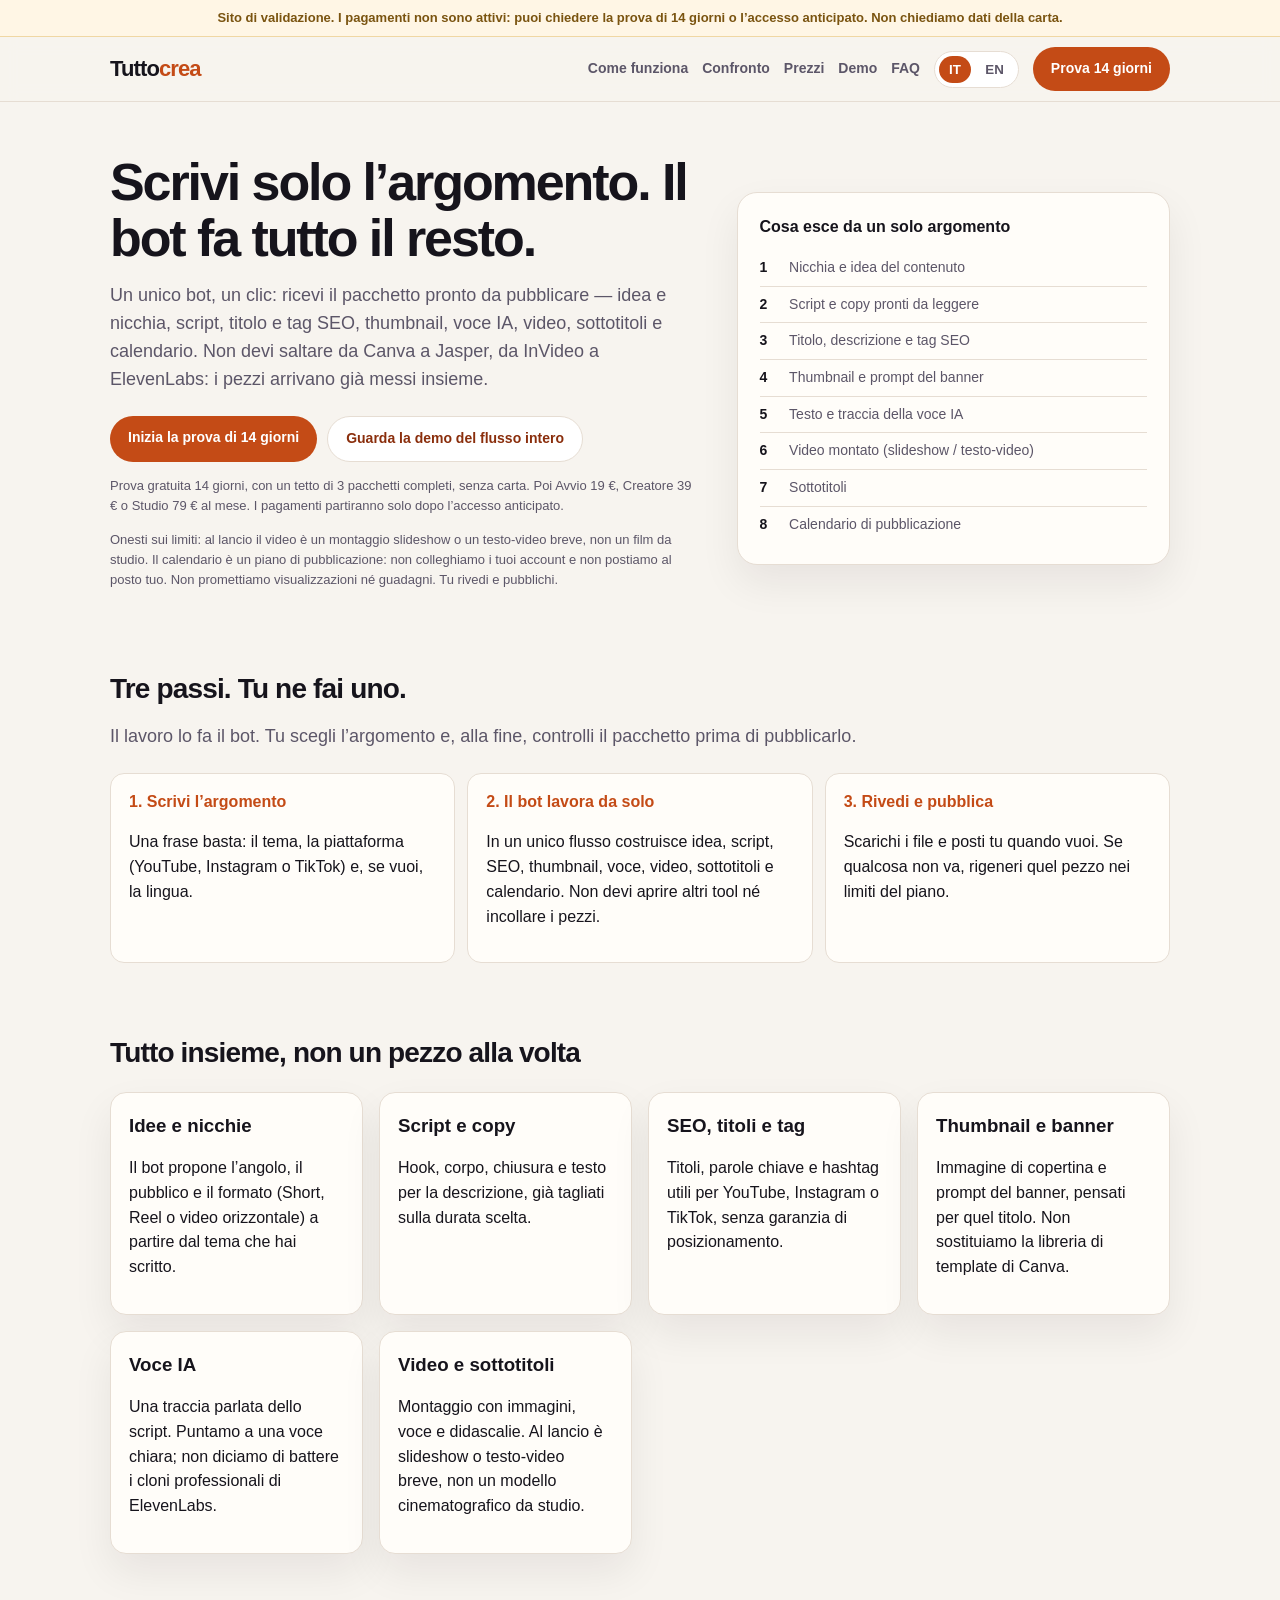
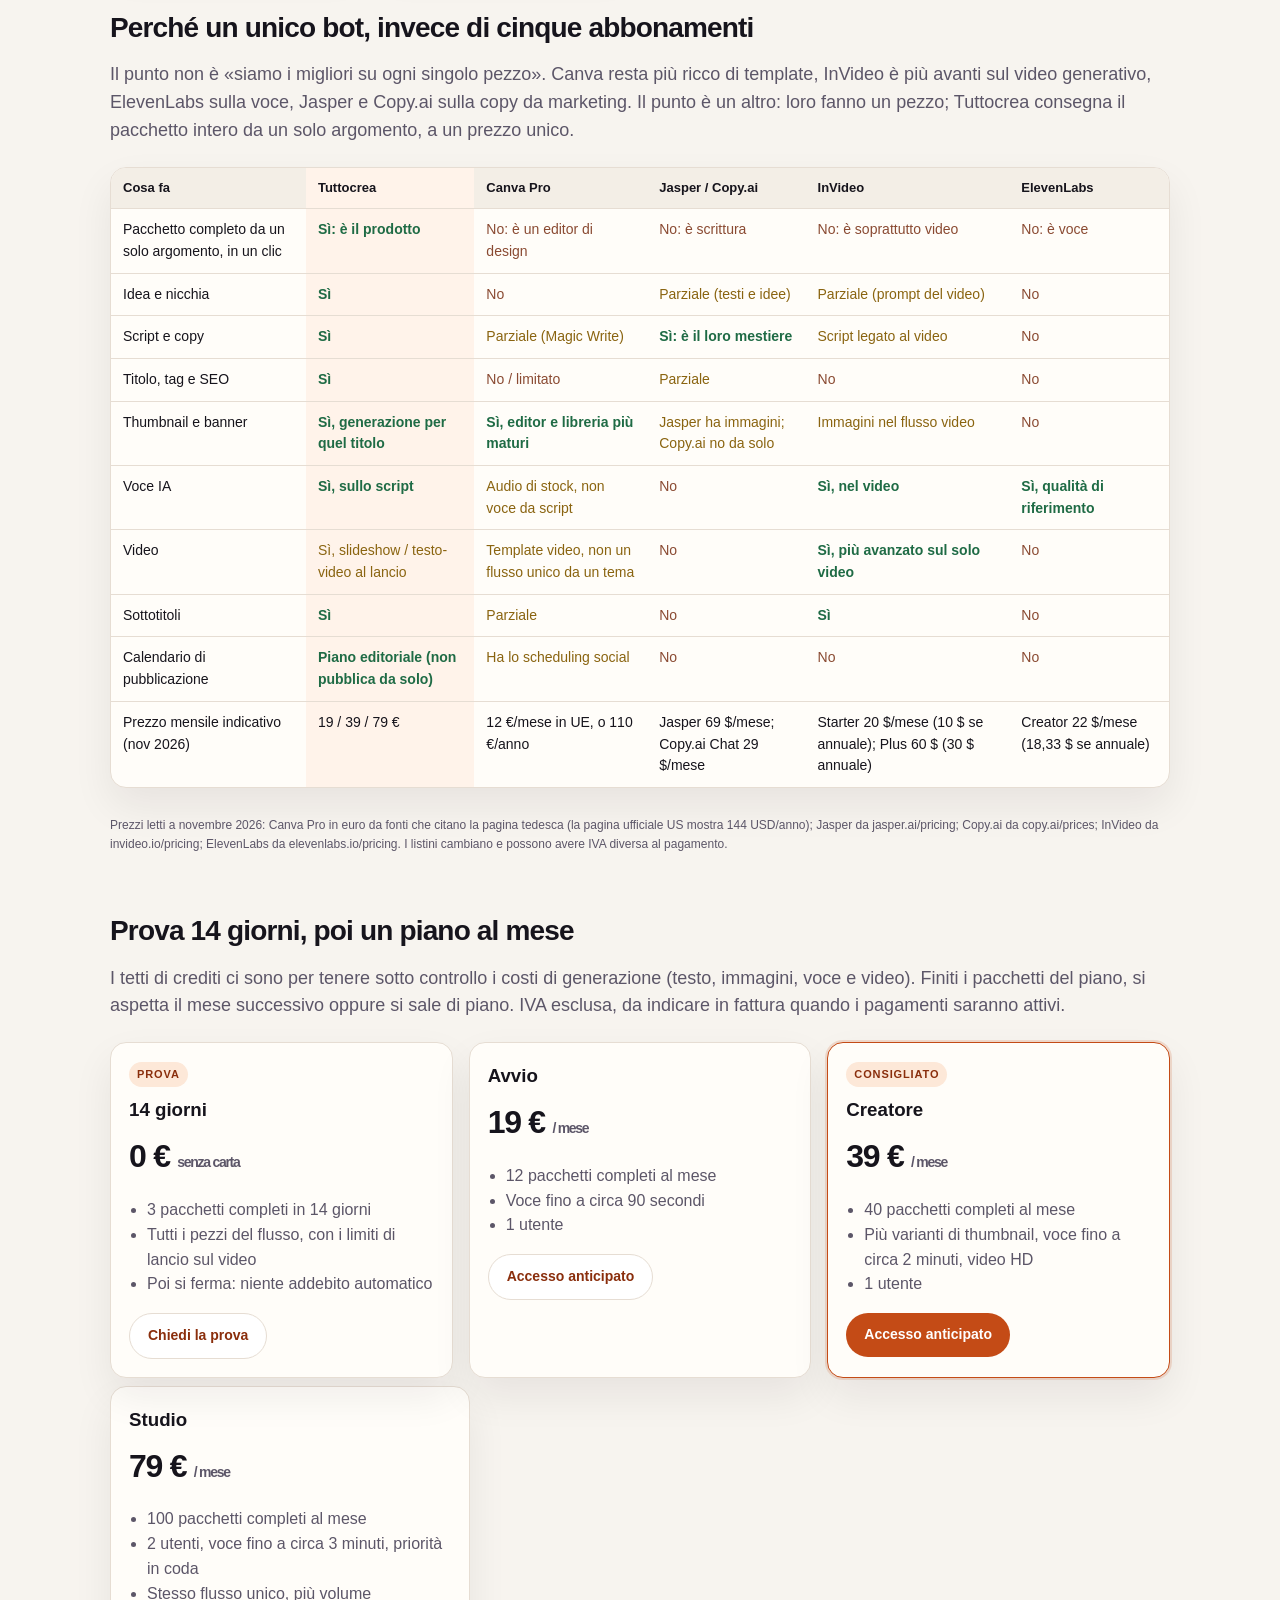
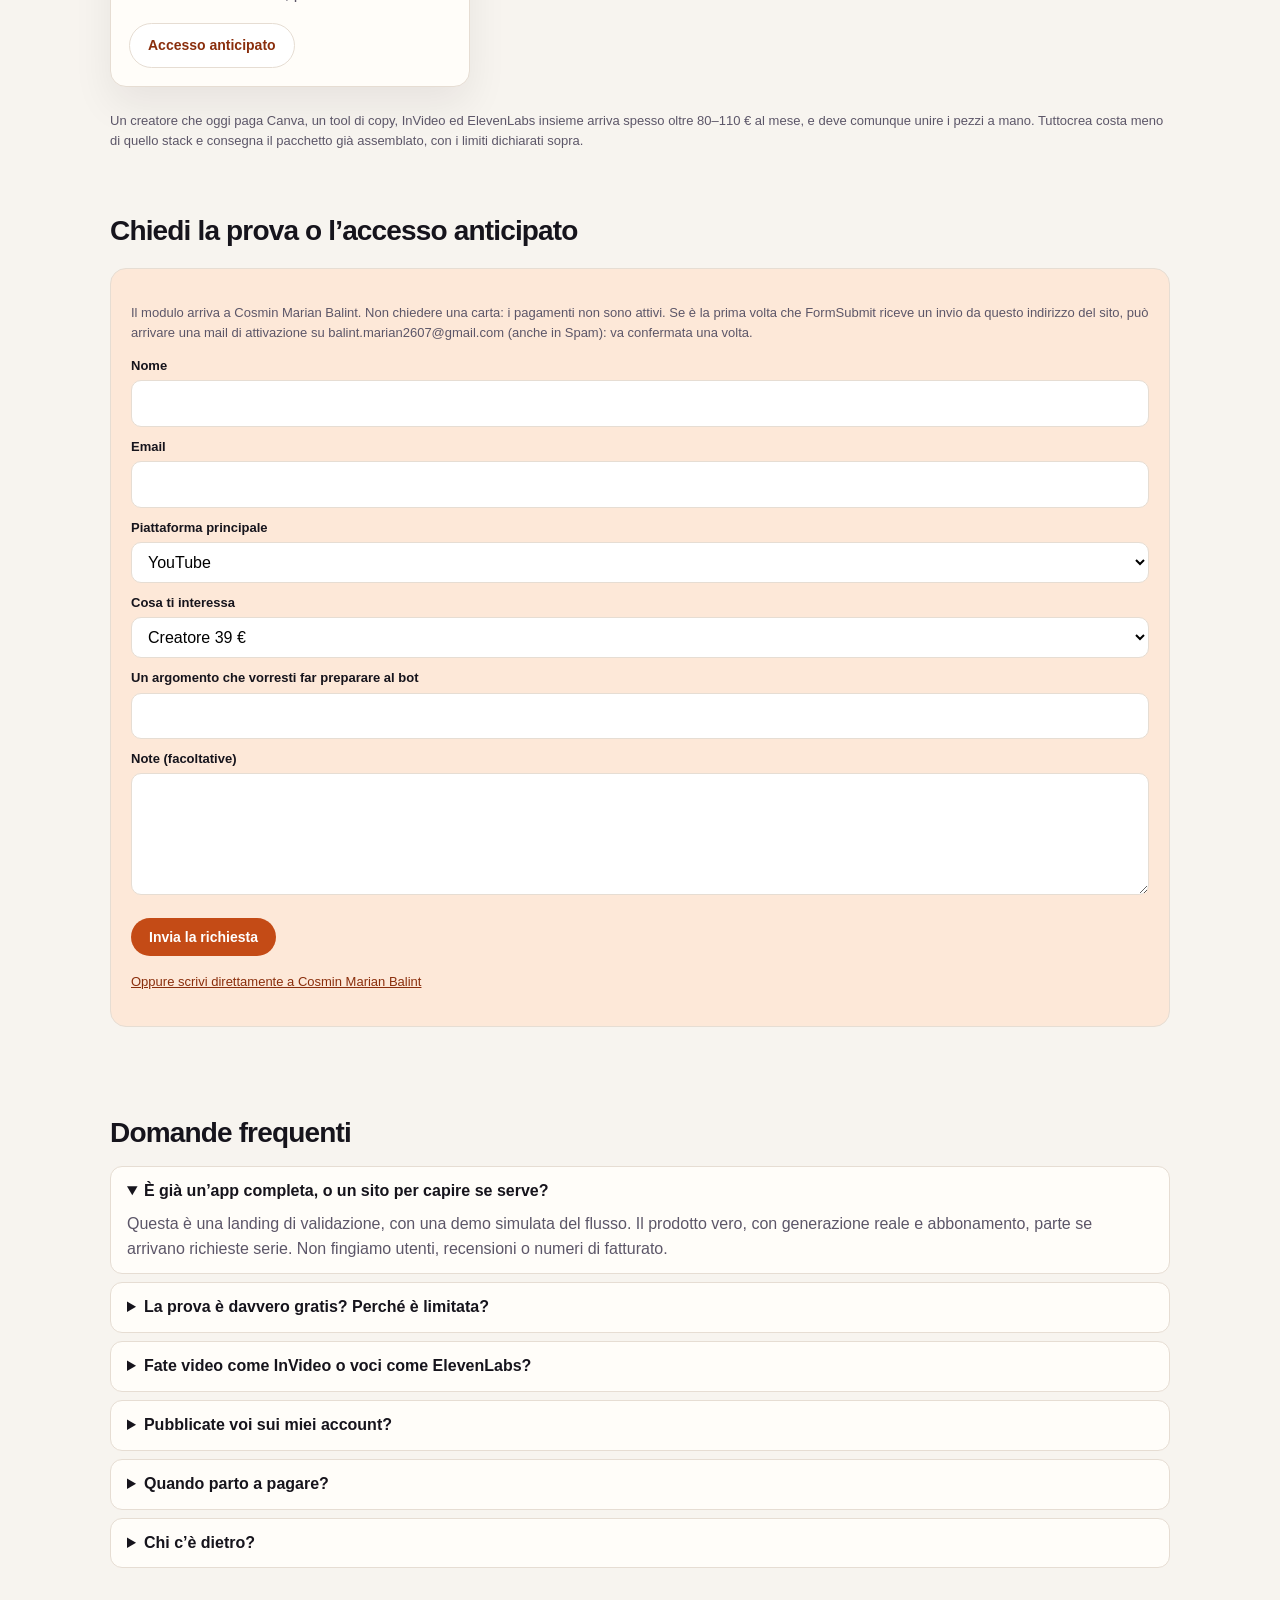
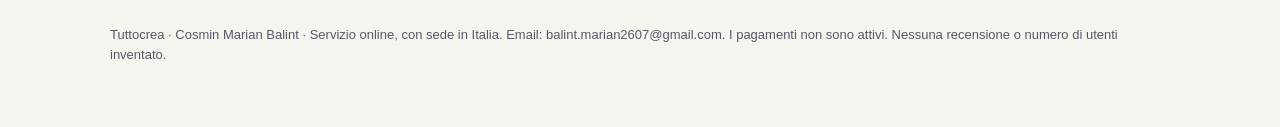
==== index.html @ 0ac67a69 "Add Tuttocrea validation landing, styles, thanks page and simulated demo" ====
<!DOCTYPE html>
<html lang="it">
<head>
  <meta charset="UTF-8" />
  <meta name="viewport" content="width=device-width, initial-scale=1" />
  <title>Tuttocrea — Un argomento, il pacchetto pronto da pubblicare</title>
  <meta name="description" content="Un unico bot IA: scrivi solo l'argomento e ottieni idea, script, SEO, thumbnail, voce, video, sottotitoli e calendario. Prova 14 giorni con crediti limitati. Pagamenti non ancora attivi." />
  <link rel="stylesheet" href="styles.css" />
</head>
<body>
  <div class="draft" data-i18n="banner">Sito di validazione. I pagamenti non sono attivi: puoi chiedere la prova di 14 giorni o l’accesso anticipato. Non chiediamo dati della carta.</div>
  <header>
    <div class="bar">
      <a class="logo" href="index.html">Tutto<span>crea</span></a>
      <nav>
        <a class="hide-sm" href="#how" data-i18n="nav_how">Come funziona</a>
        <a class="hide-sm" href="#compare" data-i18n="nav_compare">Confronto</a>
        <a class="hide-sm" href="#pricing" data-i18n="nav_pricing">Prezzi</a>
        <a href="demo/index.html" data-i18n="nav_demo">Demo</a>
        <a class="hide-sm" href="#faq" data-i18n="nav_faq">FAQ</a>
        <div class="lang">
          <button type="button" id="btn-it" class="on" onclick="setLang('it')">IT</button>
          <button type="button" id="btn-en" onclick="setLang('en')">EN</button>
        </div>
        <a class="btn btn-primary" href="#prova" data-i18n="nav_cta">Prova 14 giorni</a>
      </nav>
    </div>
  </header>

  <section class="hero">
    <div>
      <h1 data-i18n="hero_title">Scrivi solo l’argomento. Il bot fa tutto il resto.</h1>
      <p class="lead" data-i18n="hero_lead">Un unico bot, un clic: ricevi il pacchetto pronto da pubblicare — idea e nicchia, script, titolo e tag SEO, thumbnail, voce IA, video, sottotitoli e calendario. Non devi saltare da Canva a Jasper, da InVideo a ElevenLabs: i pezzi arrivano già messi insieme.</p>
      <div class="cta">
        <a class="btn btn-primary" href="#prova" data-i18n="cta_trial">Inizia la prova di 14 giorni</a>
        <a class="btn btn-ghost" href="demo/index.html" data-i18n="cta_demo">Guarda la demo del flusso intero</a>
      </div>
      <p class="fine" data-i18n="hero_fine">Prova gratuita 14 giorni, con un tetto di 3 pacchetti completi, senza carta. Poi Avvio 19 €, Creatore 39 € o Studio 79 € al mese. I pagamenti partiranno solo dopo l’accesso anticipato.</p>
      <p class="fine" data-i18n="hero_honest">Onesti sui limiti: al lancio il video è un montaggio slideshow o un testo-video breve, non un film da studio. Il calendario è un piano di pubblicazione: non colleghiamo i tuoi account e non postiamo al posto tuo. Non promettiamo visualizzazioni né guadagni. Tu rivedi e pubblichi.</p>
    </div>
    <aside class="hero-card">
      <h2 data-i18n="hero_card_title">Cosa esce da un solo argomento</h2>
      <ol class="pack-list">
        <li><b>1</b> <span data-i18n="p1">Nicchia e idea del contenuto</span></li>
        <li><b>2</b> <span data-i18n="p2">Script e copy pronti da leggere</span></li>
        <li><b>3</b> <span data-i18n="p3">Titolo, descrizione e tag SEO</span></li>
        <li><b>4</b> <span data-i18n="p4">Thumbnail e prompt del banner</span></li>
        <li><b>5</b> <span data-i18n="p5">Testo e traccia della voce IA</span></li>
        <li><b>6</b> <span data-i18n="p6">Video montato (slideshow / testo-video)</span></li>
        <li><b>7</b> <span data-i18n="p7">Sottotitoli</span></li>
        <li><b>8</b> <span data-i18n="p8">Calendario di pubblicazione</span></li>
      </ol>
    </aside>
  </section>

  <section class="section" id="how">
    <h2 data-i18n="how_title">Tre passi. Tu ne fai uno.</h2>
    <p class="lead" data-i18n="how_lead">Il lavoro lo fa il bot. Tu scegli l’argomento e, alla fine, controlli il pacchetto prima di pubblicarlo.</p>
    <div class="steps">
      <div><strong data-i18n="how1_k">1. Scrivi l’argomento</strong><p data-i18n="how1_v">Una frase basta: il tema, la piattaforma (YouTube, Instagram o TikTok) e, se vuoi, la lingua.</p></div>
      <div><strong data-i18n="how2_k">2. Il bot lavora da solo</strong><p data-i18n="how2_v">In un unico flusso costruisce idea, script, SEO, thumbnail, voce, video, sottotitoli e calendario. Non devi aprire altri tool né incollare i pezzi.</p></div>
      <div><strong data-i18n="how3_k">3. Rivedi e pubblica</strong><p data-i18n="how3_v">Scarichi i file e posti tu quando vuoi. Se qualcosa non va, rigeneri quel pezzo nei limiti del piano.</p></div>
    </div>
  </section>

  <section class="section" id="features">
    <h2 data-i18n="feat_title">Tutto insieme, non un pezzo alla volta</h2>
    <div class="grid">
      <article class="card"><h3 data-i18n="f1_t">Idee e nicchie</h3><p data-i18n="f1_p">Il bot propone l’angolo, il pubblico e il formato (Short, Reel o video orizzontale) a partire dal tema che hai scritto.</p></article>
      <article class="card"><h3 data-i18n="f2_t">Script e copy</h3><p data-i18n="f2_p">Hook, corpo, chiusura e testo per la descrizione, già tagliati sulla durata scelta.</p></article>
      <article class="card"><h3 data-i18n="f3_t">SEO, titoli e tag</h3><p data-i18n="f3_p">Titoli, parole chiave e hashtag utili per YouTube, Instagram o TikTok, senza garanzia di posizionamento.</p></article>
      <article class="card"><h3 data-i18n="f4_t">Thumbnail e banner</h3><p data-i18n="f4_p">Immagine di copertina e prompt del banner, pensati per quel titolo. Non sostituiamo la libreria di template di Canva.</p></article>
      <article class="card"><h3 data-i18n="f5_t">Voce IA</h3><p data-i18n="f5_p">Una traccia parlata dello script. Puntamo a una voce chiara; non diciamo di battere i cloni professionali di ElevenLabs.</p></article>
      <article class="card"><h3 data-i18n="f6_t">Video e sottotitoli</h3><p data-i18n="f6_p">Montaggio con immagini, voce e didascalie. Al lancio è slideshow o testo-video breve, non un modello cinematografico da studio.</p></article>
    </div>
  </section>

  <section class="section" id="compare">
    <h2 data-i18n="cmp_title">Perché un unico bot, invece di cinque abbonamenti</h2>
    <p class="lead" data-i18n="cmp_lead">Il punto non è «siamo i migliori su ogni singolo pezzo». Canva resta più ricco di template, InVideo è più avanti sul video generativo, ElevenLabs sulla voce, Jasper e Copy.ai sulla copy da marketing. Il punto è un altro: loro fanno un pezzo; Tuttocrea consegna il pacchetto intero da un solo argomento, a un prezzo unico.</p>
    <div class="table-wrap">
      <table class="compare">
        <thead>
          <tr>
            <th data-i18n="c0">Cosa fa</th>
            <th class="hl">Tuttocrea</th>
            <th>Canva Pro</th>
            <th>Jasper / Copy.ai</th>
            <th>InVideo</th>
            <th>ElevenLabs</th>
          </tr>
        </thead>
        <tbody>
          <tr>
            <td data-i18n="c1">Pacchetto completo da un solo argomento, in un clic</td>
            <td class="hl yes" data-i18n="c1a">Sì: è il prodotto</td>
            <td class="no" data-i18n="c1b">No: è un editor di design</td>
            <td class="no" data-i18n="c1c">No: è scrittura</td>
            <td class="no" data-i18n="c1d">No: è soprattutto video</td>
            <td class="no" data-i18n="c1e">No: è voce</td>
          </tr>
          <tr>
            <td data-i18n="c2">Idea e nicchia</td>
            <td class="hl yes" data-i18n="yes">Sì</td>
            <td class="no" data-i18n="no">No</td>
            <td class="partial" data-i18n="c2c">Parziale (testi e idee)</td>
            <td class="partial" data-i18n="c2d">Parziale (prompt del video)</td>
            <td class="no" data-i18n="no">No</td>
          </tr>
          <tr>
            <td data-i18n="c3">Script e copy</td>
            <td class="hl yes" data-i18n="yes">Sì</td>
            <td class="partial" data-i18n="c3b">Parziale (Magic Write)</td>
            <td class="yes" data-i18n="c3c">Sì: è il loro mestiere</td>
            <td class="partial" data-i18n="c3d">Script legato al video</td>
            <td class="no" data-i18n="no">No</td>
          </tr>
          <tr>
            <td data-i18n="c4">Titolo, tag e SEO</td>
            <td class="hl yes" data-i18n="yes">Sì</td>
            <td class="no" data-i18n="no_lim">No / limitato</td>
            <td class="partial" data-i18n="partial">Parziale</td>
            <td class="no" data-i18n="no">No</td>
            <td class="no" data-i18n="no">No</td>
          </tr>
          <tr>
            <td data-i18n="c5">Thumbnail e banner</td>
            <td class="hl yes" data-i18n="c5a">Sì, generazione per quel titolo</td>
            <td class="yes" data-i18n="c5b">Sì, editor e libreria più maturi</td>
            <td class="partial" data-i18n="c5c">Jasper ha immagini; Copy.ai no da solo</td>
            <td class="partial" data-i18n="c5d">Immagini nel flusso video</td>
            <td class="no" data-i18n="no">No</td>
          </tr>
          <tr>
            <td data-i18n="c6">Voce IA</td>
            <td class="hl yes" data-i18n="c6a">Sì, sullo script</td>
            <td class="partial" data-i18n="c6b">Audio di stock, non voce da script</td>
            <td class="no" data-i18n="no">No</td>
            <td class="yes" data-i18n="c6d">Sì, nel video</td>
            <td class="yes" data-i18n="c6e">Sì, qualità di riferimento</td>
          </tr>
          <tr>
            <td data-i18n="c7">Video</td>
            <td class="hl partial" data-i18n="c7a">Sì, slideshow / testo-video al lancio</td>
            <td class="partial" data-i18n="c7b">Template video, non un flusso unico da un tema</td>
            <td class="no" data-i18n="no">No</td>
            <td class="yes" data-i18n="c7d">Sì, più avanzato sul solo video</td>
            <td class="no" data-i18n="no">No</td>
          </tr>
          <tr>
            <td data-i18n="c8">Sottotitoli</td>
            <td class="hl yes" data-i18n="yes">Sì</td>
            <td class="partial" data-i18n="partial">Parziale</td>
            <td class="no" data-i18n="no">No</td>
            <td class="yes" data-i18n="yes">Sì</td>
            <td class="no" data-i18n="no">No</td>
          </tr>
          <tr>
            <td data-i18n="c9">Calendario di pubblicazione</td>
            <td class="hl yes" data-i18n="c9a">Piano editoriale (non pubblica da solo)</td>
            <td class="partial" data-i18n="c9b">Ha lo scheduling social</td>
            <td class="no" data-i18n="no">No</td>
            <td class="no" data-i18n="no">No</td>
            <td class="no" data-i18n="no">No</td>
          </tr>
          <tr>
            <td data-i18n="c10">Prezzo mensile indicativo (nov 2026)</td>
            <td class="hl" data-i18n="c10a">19 / 39 / 79 €</td>
            <td data-i18n="c10b">12 €/mese in UE, o 110 €/anno</td>
            <td data-i18n="c10c">Jasper 69 $/mese; Copy.ai Chat 29 $/mese</td>
            <td data-i18n="c10d">Starter 20 $/mese (10 $ se annuale); Plus 60 $ (30 $ annuale)</td>
            <td data-i18n="c10e">Creator 22 $/mese (18,33 $ se annuale)</td>
          </tr>
        </tbody>
      </table>
    </div>
    <p class="source" data-i18n="cmp_src">Prezzi letti a novembre 2026: Canva Pro in euro da fonti che citano la pagina tedesca (la pagina ufficiale US mostra 144 USD/anno); Jasper da jasper.ai/pricing; Copy.ai da copy.ai/prices; InVideo da invideo.io/pricing; ElevenLabs da elevenlabs.io/pricing. I listini cambiano e possono avere IVA diversa al pagamento.</p>
  </section>

  <section class="section" id="pricing">
    <h2 data-i18n="pr_title">Prova 14 giorni, poi un piano al mese</h2>
    <p class="lead" data-i18n="pr_lead">I tetti di crediti ci sono per tenere sotto controllo i costi di generazione (testo, immagini, voce e video). Finiti i pacchetti del piano, si aspetta il mese successivo oppure si sale di piano. IVA esclusa, da indicare in fattura quando i pagamenti saranno attivi.</p>
    <div class="prices">
      <article class="price">
        <div class="tag" data-i18n="pr_trial_tag">Prova</div>
        <h3 data-i18n="pr_trial_h">14 giorni</h3>
        <div class="amount">0 € <small data-i18n="pr_trial_s">senza carta</small></div>
        <ul>
          <li data-i18n="pr_t1">3 pacchetti completi in 14 giorni</li>
          <li data-i18n="pr_t2">Tutti i pezzi del flusso, con i limiti di lancio sul video</li>
          <li data-i18n="pr_t3">Poi si ferma: niente addebito automatico</li>
        </ul>
        <a class="btn btn-ghost" href="#prova" data-i18n="pr_t_cta">Chiedi la prova</a>
      </article>
      <article class="price">
        <h3 data-i18n="pr_a_h">Avvio</h3>
        <div class="amount">19 € <small data-i18n="per_mo">/ mese</small></div>
        <ul>
          <li data-i18n="pr_a1">12 pacchetti completi al mese</li>
          <li data-i18n="pr_a2">Voce fino a circa 90 secondi</li>
          <li data-i18n="pr_a3">1 utente</li>
        </ul>
        <a class="btn btn-ghost" href="#prova" data-i18n="pr_a_cta">Accesso anticipato</a>
      </article>
      <article class="price featured">
        <div class="tag" data-i18n="pr_c_tag">Consigliato</div>
        <h3 data-i18n="pr_c_h">Creatore</h3>
        <div class="amount">39 € <small data-i18n="per_mo">/ mese</small></div>
        <ul>
          <li data-i18n="pr_c1">40 pacchetti completi al mese</li>
          <li data-i18n="pr_c2">Più varianti di thumbnail, voce fino a circa 2 minuti, video HD</li>
          <li data-i18n="pr_c3">1 utente</li>
        </ul>
        <a class="btn btn-primary" href="#prova" data-i18n="pr_c_cta">Accesso anticipato</a>
      </article>
    </div>
    <article class="price" style="max-width:360px;margin:8px 0 24px">
      <h3 data-i18n="pr_s_h">Studio</h3>
      <div class="amount">79 € <small data-i18n="per_mo">/ mese</small></div>
      <ul>
        <li data-i18n="pr_s1">100 pacchetti completi al mese</li>
        <li data-i18n="pr_s2">2 utenti, voce fino a circa 3 minuti, priorità in coda</li>
        <li data-i18n="pr_s3">Stesso flusso unico, più volume</li>
      </ul>
      <a class="btn btn-ghost" href="#prova" data-i18n="pr_s_cta">Accesso anticipato</a>
    </article>
    <p class="fine" data-i18n="pr_note">Un creatore che oggi paga Canva, un tool di copy, InVideo ed ElevenLabs insieme arriva spesso oltre 80–110 € al mese, e deve comunque unire i pezzi a mano. Tuttocrea costa meno di quello stack e consegna il pacchetto già assemblato, con i limiti dichiarati sopra.</p>
  </section>

  <section class="section" id="prova">
    <h2 data-i18n="form_title">Chiedi la prova o l’accesso anticipato</h2>
    <form class="proposal" id="proposal-form" action="https://formsubmit.co/balint.marian2607@gmail.com" method="POST">
      <input type="hidden" name="_subject" value="Tuttocrea — prova o accesso anticipato" />
      <input type="hidden" name="_template" value="table" />
      <input type="hidden" name="_captcha" value="false" />
      <input type="text" name="_honey" style="display:none" tabindex="-1" autocomplete="off" />
      <input type="hidden" name="_next" id="form-next" value="" />
      <p class="fine" data-i18n="form_intro">Il modulo arriva a Cosmin Marian Balint. Non chiedere una carta: i pagamenti non sono attivi. Se è la prima volta che FormSubmit riceve un invio da questo indirizzo del sito, può arrivare una mail di attivazione su balint.marian2607@gmail.com (anche in Spam): va confermata una volta.</p>
      <label for="name" data-i18n="label_name">Nome</label>
      <input id="name" name="name" autocomplete="name" required />
      <label for="email" data-i18n="label_email">Email</label>
      <input id="email" name="email" type="email" autocomplete="email" required />
      <label for="platform" data-i18n="label_platform">Piattaforma principale</label>
      <select id="platform" name="platform">
        <option>YouTube</option>
        <option>Instagram</option>
        <option>TikTok</option>
        <option data-i18n="opt_other">Altro</option>
      </select>
      <label for="plan" data-i18n="label_plan">Cosa ti interessa</label>
      <select id="plan" name="plan">
        <option data-i18n="opt_trial">Prova 14 giorni (3 pacchetti)</option>
        <option data-i18n="opt_avvio">Avvio 19 €</option>
        <option selected data-i18n="opt_creatore">Creatore 39 €</option>
        <option data-i18n="opt_studio">Studio 79 €</option>
      </select>
      <label for="topic" data-i18n="label_topic">Un argomento che vorresti far preparare al bot</label>
      <input id="topic" name="topic" />
      <label for="msg" data-i18n="label_msg">Note (facoltative)</label>
      <textarea id="msg" name="message" rows="4"></textarea>
      <p><button class="btn btn-primary" type="submit" data-i18n="form_submit">Invia la richiesta</button></p>
      <p class="fine"><a href="mailto:balint.marian2607@gmail.com?subject=Tuttocrea%20prova%2014%20giorni" data-i18n="mailto_link">Oppure scrivi direttamente a Cosmin Marian Balint</a></p>
      <div id="form-note" data-i18n="form_note"></div>
    </form>
  </section>

  <section class="section" id="faq">
    <h2 data-i18n="faq_title">Domande frequenti</h2>
    <details open>
      <summary data-i18n="faq1_q">È già un’app completa, o un sito per capire se serve?</summary>
      <p data-i18n="faq1_a">Questa è una landing di validazione, con una demo simulata del flusso. Il prodotto vero, con generazione reale e abbonamento, parte se arrivano richieste serie. Non fingiamo utenti, recensioni o numeri di fatturato.</p>
    </details>
    <details>
      <summary data-i18n="faq2_q">La prova è davvero gratis? Perché è limitata?</summary>
      <p data-i18n="faq2_a">Sì, 14 giorni e 3 pacchetti completi, senza carta. Il tetto esiste perché ogni pacchetto consuma API di testo, immagini e voce: senza limite i costi salirebbero subito. Finiti i 3 pacchetti o i 14 giorni, la prova si ferma.</p>
    </details>
    <details>
      <summary data-i18n="faq3_q">Fate video come InVideo o voci come ElevenLabs?</summary>
      <p data-i18n="faq3_a">No, e non lo scriviamo. Al lancio il video è un montaggio (slideshow o testo-video breve) con voce e sottotitoli. La voce è chiara e legata allo script, non un clone professionale da studio. Il vantaggio è il flusso unico, non battere quei specialisti sul loro pezzo.</p>
    </details>
    <details>
      <summary data-i18n="faq4_q">Pubblicate voi sui miei account?</summary>
      <p data-i18n="faq4_a">No. Il bot prepara un calendario e i file pronti. Per pubblicare dai tuoi profili servono le API ufficiali e il tuo consenso: non è incluso in questa fase.</p>
    </details>
    <details>
      <summary data-i18n="faq5_q">Quando parto a pagare?</summary>
      <p data-i18n="faq5_a">I pagamenti non sono attivi. Se lasci la mail, ti scriviamo per la prova o per l’accesso anticipato. La carta servirà solo quando Stripe sarà collegato, con fattura e partita IVA.</p>
    </details>
    <details>
      <summary data-i18n="faq6_q">Chi c’è dietro?</summary>
      <p data-i18n="faq6_a">Cosmin Marian Balint, in Italia, con partita IVA già attiva. I dati di fatturazione completi saranno in fattura e nel footer prima del primo pagamento.</p>
    </details>
  </section>

  <footer>
    <p data-i18n="footer">Tuttocrea · Cosmin Marian Balint · Servizio online, con sede in Italia. Email: balint.marian2607@gmail.com. I pagamenti non sono attivi. Nessuna recensione o numero di utenti inventato.</p>
  </footer>

  <script>
    const I18N = {
      it: {},
      en: {
        banner: "Validation site. Payments are not live: you can ask for the 14-day trial or early access. We never ask for card details.",
        nav_how: "How it works",
        nav_compare: "Compare",
        nav_pricing: "Pricing",
        nav_demo: "Demo",
        nav_faq: "FAQ",
        nav_cta: "14-day trial",
        hero_title: "Type only the topic. The bot does the rest.",
        hero_lead: "One bot, one click: you get a ready-to-publish package — idea and niche, script, SEO title and tags, thumbnail, AI voice, video, captions and a posting schedule. No hopping from Canva to Jasper, InVideo or ElevenLabs: the pieces arrive already assembled.",
        cta_trial: "Start the 14-day trial",
        cta_demo: "Watch the full-flow demo",
        hero_fine: "Free 14-day trial, capped at 3 complete packages, no card. Then Avvio at €19, Creatore at €39 or Studio at €79 a month. Payments start only after early access.",
        hero_honest: "Honest limits: at launch the video is a slideshow or short text-to-video, not a studio film. The calendar is a posting plan — we do not connect your accounts or post for you. We do not promise views or income. You review and publish.",
        hero_card_title: "What one topic produces",
        p1: "Niche and content idea",
        p2: "Script and copy ready to read",
        p3: "SEO title, description and tags",
        p4: "Thumbnail and banner prompt",
        p5: "AI voiceover script and track",
        p6: "Edited video (slideshow / text-to-video)",
        p7: "Captions",
        p8: "Posting schedule",
        how_title: "Three steps. You do one.",
        how_lead: "The bot does the work. You pick the topic and, at the end, review the package before you publish.",
        how1_k: "1. Type the topic",
        how1_v: "One sentence is enough: the theme, the platform (YouTube, Instagram or TikTok) and, if you want, the language.",
        how2_k: "2. The bot works on its own",
        how2_v: "In one flow it builds the idea, script, SEO, thumbnail, voice, video, captions and schedule. You do not open other tools or paste the pieces together.",
        how3_k: "3. Review and publish",
        how3_v: "You download the files and post when you want. If something is off, you regenerate that piece within your plan limits.",
        feat_title: "Everything together, not one piece at a time",
        f1_t: "Ideas and niches",
        f1_p: "The bot proposes the angle, the audience and the format (Short, Reel or landscape) from the topic you typed.",
        f2_t: "Script and copy",
        f2_p: "Hook, body, close and description copy, already cut to the length you chose.",
        f3_t: "SEO, titles and tags",
        f3_p: "Titles, keywords and hashtags useful for YouTube, Instagram or TikTok, with no ranking promise.",
        f4_t: "Thumbnails and banners",
        f4_p: "A cover image and a banner prompt, built for that title. We do not replace Canva’s template library.",
        f5_t: "AI voice",
        f5_p: "A spoken track of the script. We aim for a clear voice; we do not claim to beat ElevenLabs professional clones.",
        f6_t: "Video and captions",
        f6_p: "An edit with images, voice and captions. At launch this is a slideshow or short text-to-video, not a cinematic studio model.",
        cmp_title: "Why one bot, instead of five subscriptions",
        cmp_lead: "The point is not “we are the best at every single piece”. Canva still has a richer template library, InVideo is ahead on generative video, ElevenLabs on voice, Jasper and Copy.ai on marketing copy. The point is this: they each do one piece; Tuttocrea delivers the full package from a single topic, at one price.",
        c0: "What it does",
        c1: "Full package from one topic, in one click",
        c1a: "Yes: that is the product",
        c1b: "No: it is a design editor",
        c1c: "No: it is writing",
        c1d: "No: it is mostly video",
        c1e: "No: it is voice",
        c2: "Idea and niche",
        yes: "Yes",
        no: "No",
        no_lim: "No / limited",
        partial: "Partial",
        c2c: "Partial (copy and ideas)",
        c2d: "Partial (video prompt)",
        c3: "Script and copy",
        c3b: "Partial (Magic Write)",
        c3c: "Yes: that is their craft",
        c3d: "Script tied to the video",
        c4: "Title, tags and SEO",
        c5: "Thumbnail and banner",
        c5a: "Yes, generated for that title",
        c5b: "Yes, a more mature editor and library",
        c5c: "Jasper has images; Copy.ai does not on its own",
        c5d: "Images in the video flow",
        c6: "AI voice",
        c6a: "Yes, on the script",
        c6b: "Stock audio, not script voiceover",
        c6d: "Yes, in the video",
        c6e: "Yes, the reference quality",
        c7: "Video",
        c7a: "Yes, slideshow / text-to-video at launch",
        c7b: "Video templates, not a one-topic end-to-end flow",
        c7d: "Yes, stronger on video alone",
        c8: "Captions",
        c9: "Posting schedule",
        c9a: "Editorial plan (it does not post by itself)",
        c9b: "Has social scheduling",
        c10: "Indicative monthly price (Nov 2026)",
        c10a: "€19 / €39 / €79",
        c10b: "€12/month in the EU, or €110/year",
        c10c: "Jasper $69/month; Copy.ai Chat $29/month",
        c10d: "Starter $20/month ($10 yearly); Plus $60 ($30 yearly)",
        c10e: "Creator $22/month ($18.33 yearly)",
        cmp_src: "Prices checked in November 2026: Canva Pro in euro from sources citing the German page (the official US page shows $144/year); Jasper from jasper.ai/pricing; Copy.ai from copy.ai/prices; InVideo from invideo.io/pricing; ElevenLabs from elevenlabs.io/pricing. Lists change and tax at checkout can differ.",
        pr_title: "A 14-day trial, then a monthly plan",
        pr_lead: "Credit caps exist so generation costs (text, images, voice and video) stay under control. When a plan’s packages run out, you wait for the next month or move up. Prices exclude VAT, which will appear on invoices once payments are live.",
        pr_trial_tag: "Trial",
        pr_trial_h: "14 days",
        pr_trial_s: "no card",
        pr_t1: "3 complete packages in 14 days",
        pr_t2: "Every piece of the flow, with the launch limits on video",
        pr_t3: "Then it stops: no automatic charge",
        pr_t_cta: "Ask for the trial",
        pr_a_h: "Avvio",
        per_mo: "/ month",
        pr_a1: "12 complete packages a month",
        pr_a2: "Voice up to about 90 seconds",
        pr_a3: "1 user",
        pr_a_cta: "Early access",
        pr_c_tag: "Suggested",
        pr_c_h: "Creatore",
        pr_c1: "40 complete packages a month",
        pr_c2: "More thumbnail variants, voice up to about 2 minutes, HD video",
        pr_c3: "1 user",
        pr_c_cta: "Early access",
        pr_s_h: "Studio",
        pr_s1: "100 complete packages a month",
        pr_s2: "2 users, voice up to about 3 minutes, queue priority",
        pr_s3: "The same single flow, more volume",
        pr_s_cta: "Early access",
        pr_note: "A creator who today pays for Canva, a copy tool, InVideo and ElevenLabs together often spends more than €80–110 a month, and still has to assemble the pieces by hand. Tuttocrea costs less than that stack and delivers the package already assembled, with the limits stated above.",
        form_title: "Ask for the trial or early access",
        form_intro: "The form goes to Cosmin Marian Balint. Do not send a card: payments are not live. If this is the first FormSubmit message from this site address, an activation email may arrive at balint.marian2607@gmail.com (check Spam too): it only needs confirming once.",
        label_name: "Name",
        label_email: "Email",
        label_platform: "Main platform",
        opt_other: "Other",
        label_plan: "What you want",
        opt_trial: "14-day trial (3 packages)",
        opt_avvio: "Avvio €19",
        opt_creatore: "Creatore €39",
        opt_studio: "Studio €79",
        label_topic: "A topic you would like the bot to prepare",
        label_msg: "Notes (optional)",
        form_submit: "Send the request",
        mailto_link: "Or email Cosmin Marian Balint directly",
        form_note: "",
        faq_title: "Frequently asked questions",
        faq1_q: "Is this already a full app, or a site to see if people want it?",
        faq1_a: "This is a validation landing, with a simulated demo of the flow. The real product, with live generation and a subscription, starts if serious requests arrive. We do not invent users, reviews or revenue figures.",
        faq2_q: "Is the trial really free? Why is it capped?",
        faq2_a: "Yes: 14 days and 3 complete packages, no card. The cap exists because each package uses text, image and voice APIs: without a limit, costs would rise immediately. When the 3 packages or the 14 days end, the trial stops.",
        faq3_q: "Do you make video like InVideo or voices like ElevenLabs?",
        faq3_a: "No, and we do not claim that. At launch the video is an edit (slideshow or short text-to-video) with voice and captions. The voice is clear and tied to the script, not a professional studio clone. The advantage is the single flow, not beating those specialists at their own piece.",
        faq4_q: "Will you post on my accounts?",
        faq4_a: "No. The bot prepares a schedule and ready files. Posting to your profiles needs official APIs and your consent: that is not included at this stage.",
        faq5_q: "When do I start paying?",
        faq5_a: "Payments are not live. If you leave your email, we will write about the trial or early access. A card will only be needed once Stripe is connected, with an invoice and VAT details.",
        faq6_q: "Who is behind this?",
        faq6_a: "Cosmin Marian Balint, in Italy, with an already active VAT number (partita IVA). Full billing details will appear on invoices and in the footer before the first payment.",
        footer: "Tuttocrea · Cosmin Marian Balint · Online service, based in Italy. Email: balint.marian2607@gmail.com. Payments are not live. No invented reviews or user counts."
      }
    };

    function setLang(lang) {
      document.documentElement.lang = lang;
      document.getElementById("btn-en").classList.toggle("on", lang === "en");
      document.getElementById("btn-it").classList.toggle("on", lang === "it");
      document.querySelectorAll("[data-i18n]").forEach((el) => {
        const k = el.getAttribute("data-i18n");
        const pack = I18N[lang] || {};
        if (pack[k]) el.textContent = pack[k];
      });
      try { localStorage.setItem("tuttocrea-lang", lang); } catch (e) {}
    }

    (function () {
      const next = document.getElementById("form-next");
      if (next) next.value = new URL("thanks.html", window.location.href).href;
      const saved = (() => { try { return localStorage.getItem("tuttocrea-lang"); } catch (e) { return null; } })();
      if (saved === "en") setLang("en");
    })();
  </script>
</body>
</html>
---- styles.css ----
:root {
  --ink: #16141c;
  --muted: #5c5668;
  --line: #e6ddd3;
  --bg: #f7f4ef;
  --card: #fffdf9;
  --brand: #c44b16;
  --brand-2: #8a2e0c;
  --sand: #fde8d8;
  --ok: #1f6b45;
  --no: #8a4a32;
  --shadow: 0 18px 40px rgba(22, 20, 28, .07);
}
* { box-sizing: border-box; }
body {
  margin: 0;
  font-family: "Segoe UI", "Helvetica Neue", Arial, sans-serif;
  color: var(--ink);
  background: var(--bg);
  line-height: 1.55;
}
a { color: var(--brand-2); }
header {
  position: sticky; top: 0; z-index: 5;
  background: rgba(247, 244, 239, .94);
  backdrop-filter: blur(8px);
  border-bottom: 1px solid var(--line);
}
.bar, .hero, .section, footer { max-width: 1100px; margin: 0 auto; padding: 0 20px; }
.bar { display: flex; align-items: center; justify-content: space-between; height: 64px; gap: 12px; }
.logo { font-weight: 800; letter-spacing: -0.04em; font-size: 22px; text-decoration: none; color: var(--ink); }
.logo span { color: var(--brand); }
nav { display: flex; gap: 14px; align-items: center; flex-wrap: wrap; }
nav a { text-decoration: none; color: var(--muted); font-size: 14px; font-weight: 600; }
.lang { border: 1px solid var(--line); background: #fff; border-radius: 999px; padding: 4px; }
.lang button {
  border: 0; background: transparent; border-radius: 999px;
  padding: 6px 10px; font-weight: 700; cursor: pointer; color: var(--muted);
}
.lang button.on { background: var(--brand); color: #fff; }
.btn {
  display: inline-block; text-decoration: none; border-radius: 999px;
  padding: 11px 18px; font-weight: 700; font-size: 14px; border: 0; cursor: pointer; font-family: inherit;
}
.btn-primary { background: var(--brand); color: #fff; }
.btn-primary:hover { background: var(--brand-2); }
.btn-ghost { background: #fff; color: var(--brand-2); border: 1px solid var(--line); }
.draft {
  background: #fff6e5; color: #7a5410; text-align: center;
  font-size: 13px; font-weight: 600; padding: 8px 16px; border-bottom: 1px solid #f0d7a3;
}
.hero { display: grid; grid-template-columns: 1.15fr .85fr; gap: 40px; padding: 52px 20px 28px; align-items: center; }
@media (max-width: 860px) {
  .hero { grid-template-columns: 1fr; padding-top: 28px; }
  nav .hide-sm { display: none; }
}
h1 { font-size: clamp(32px, 5vw, 52px); line-height: 1.08; letter-spacing: -0.04em; margin: 0 0 16px; }
.lead { font-size: 18px; color: var(--muted); margin: 0 0 22px; }
.cta { display: flex; gap: 10px; flex-wrap: wrap; }
.fine { font-size: 13px; color: var(--muted); margin-top: 14px; }
.hero-card {
  background: var(--card); border: 1px solid var(--line); border-radius: 20px;
  padding: 22px; box-shadow: var(--shadow);
}
.hero-card h2 { margin: 0 0 10px; font-size: 16px; }
.pack-list { list-style: none; margin: 0; padding: 0; }
.pack-list li {
  display: flex; gap: 10px; align-items: flex-start;
  padding: 7px 0; border-bottom: 1px solid var(--line); color: var(--muted); font-size: 14px;
}
.pack-list li:last-child { border-bottom: 0; }
.pack-list b { color: var(--ink); min-width: 1.4em; }
.section { padding: 36px 20px 8px; }
.section h2 { font-size: 28px; letter-spacing: -0.03em; margin: 0 0 12px; }
.grid { display: grid; grid-template-columns: repeat(auto-fit, minmax(230px, 1fr)); gap: 16px; margin: 18px 0 8px; }
.card, .price {
  background: var(--card); border: 1px solid var(--line); border-radius: 16px;
  padding: 18px; box-shadow: var(--shadow);
}
.card h3, .price h3 { margin: 0 0 8px; }
.steps { display: grid; grid-template-columns: repeat(3, 1fr); gap: 12px; margin: 12px 0 24px; }
@media (max-width: 800px) { .steps { grid-template-columns: 1fr; } }
.steps div { background: var(--card); border: 1px solid var(--line); border-radius: 14px; padding: 16px 18px; }
.steps strong { color: var(--brand); }
.prices { display: grid; grid-template-columns: repeat(3, 1fr); gap: 16px; margin: 18px 0 8px; }
@media (max-width: 800px) { .prices { grid-template-columns: 1fr; } }
.price.featured { border-color: var(--brand); box-shadow: 0 0 0 2px rgba(196,75,22,.16), var(--shadow); }
.tag {
  display: inline-block; background: var(--sand); color: var(--brand-2);
  font-size: 11px; font-weight: 800; letter-spacing: .08em; text-transform: uppercase;
  border-radius: 999px; padding: 4px 8px; margin-bottom: 8px;
}
.amount { font-size: 32px; font-weight: 800; letter-spacing: -0.04em; }
.amount small { font-size: 14px; color: var(--muted); font-weight: 600; }
.price ul { padding-left: 18px; color: var(--muted); }
.table-wrap { overflow-x: auto; margin: 18px 0 28px; border: 1px solid var(--line); border-radius: 16px; background: var(--card); box-shadow: var(--shadow); }
table.compare { width: 100%; border-collapse: collapse; min-width: 720px; font-size: 14px; }
table.compare th, table.compare td { padding: 10px 12px; text-align: left; border-bottom: 1px solid var(--line); vertical-align: top; }
table.compare th { background: #f3eee6; font-size: 13px; }
table.compare th.hl, table.compare td.hl { background: #fff3ea; }
table.compare tr:last-child td { border-bottom: 0; }
.yes { color: var(--ok); font-weight: 700; }
.no { color: var(--no); }
.partial { color: #8a6410; }
details { background: var(--card); border: 1px solid var(--line); border-radius: 12px; padding: 12px 16px; margin: 8px 0; }
details summary { cursor: pointer; font-weight: 700; }
details p { margin: 8px 0 0; color: var(--muted); }
form.proposal {
  background: var(--sand); border: 1px solid var(--line); border-radius: 16px;
  padding: 20px; margin: 16px 0 40px;
}
form.proposal label { display: block; font-size: 13px; font-weight: 700; margin: 10px 0 4px; }
form.proposal input, form.proposal textarea, form.proposal select {
  width: 100%; border: 1px solid var(--line); border-radius: 10px; padding: 10px 12px; font: inherit; background: #fff;
}
#form-note {
  display: none; margin-top: 12px; background: #fff; border: 1px solid #f0d7a3;
  color: #7a5410; padding: 10px 12px; border-radius: 10px; font-weight: 600;
}
footer { padding: 28px 20px 48px; color: var(--muted); font-size: 13px; }
.source { font-size: 12px; color: var(--muted); }
/* demo */
.demo-wrap { display: grid; grid-template-columns: 1fr 1fr; gap: 20px; padding: 28px 20px 48px; max-width: 1100px; margin: 0 auto; }
@media (max-width: 900px) { .demo-wrap { grid-template-columns: 1fr; } }
.chat, .preview {
  background: var(--card); border: 1px solid var(--line); border-radius: 16px;
  box-shadow: var(--shadow); min-height: 520px; display: flex; flex-direction: column;
}
.chat-h, .preview-h { padding: 14px 16px; border-bottom: 1px solid var(--line); font-weight: 800; }
.msgs { flex: 1; overflow-y: auto; padding: 16px; display: flex; flex-direction: column; gap: 10px; max-height: 64vh; }
.bubble { max-width: 92%; padding: 10px 12px; border-radius: 14px; font-size: 14px; white-space: pre-wrap; }
.bubble.user { align-self: flex-end; background: var(--brand); color: #fff; }
.bubble.bot { align-self: flex-start; background: #f3eee6; color: var(--ink); }
.bubble.sys { align-self: center; background: transparent; color: var(--muted); font-size: 12px; font-weight: 600; }
.composer { display: flex; gap: 8px; padding: 12px; border-top: 1px solid var(--line); }
.composer input { flex: 1; border: 1px solid var(--line); border-radius: 999px; padding: 10px 14px; font: inherit; }
.preview-body { padding: 16px; overflow-y: auto; max-height: 70vh; }
.block { border: 1px solid var(--line); border-radius: 12px; padding: 12px; margin: 0 0 12px; background: #fff; }
.block h3 { margin: 0 0 6px; font-size: 13px; letter-spacing: .04em; text-transform: uppercase; color: var(--brand-2); }
.block p, .block ul { margin: 0; color: var(--muted); font-size: 14px; }
.thumb {
  aspect-ratio: 16/9; border-radius: 10px; background:
    linear-gradient(135deg, #2b1a12, #c44b16 55%, #f3c7a4);
  color: #fff; display: flex; align-items: flex-end; padding: 14px;
  font-weight: 800; letter-spacing: -0.03em; font-size: 20px; line-height: 1.15;
  text-shadow: 0 2px 8px rgba(0,0,0,.35);
}
.waiting { color: var(--muted); font-style: italic; }
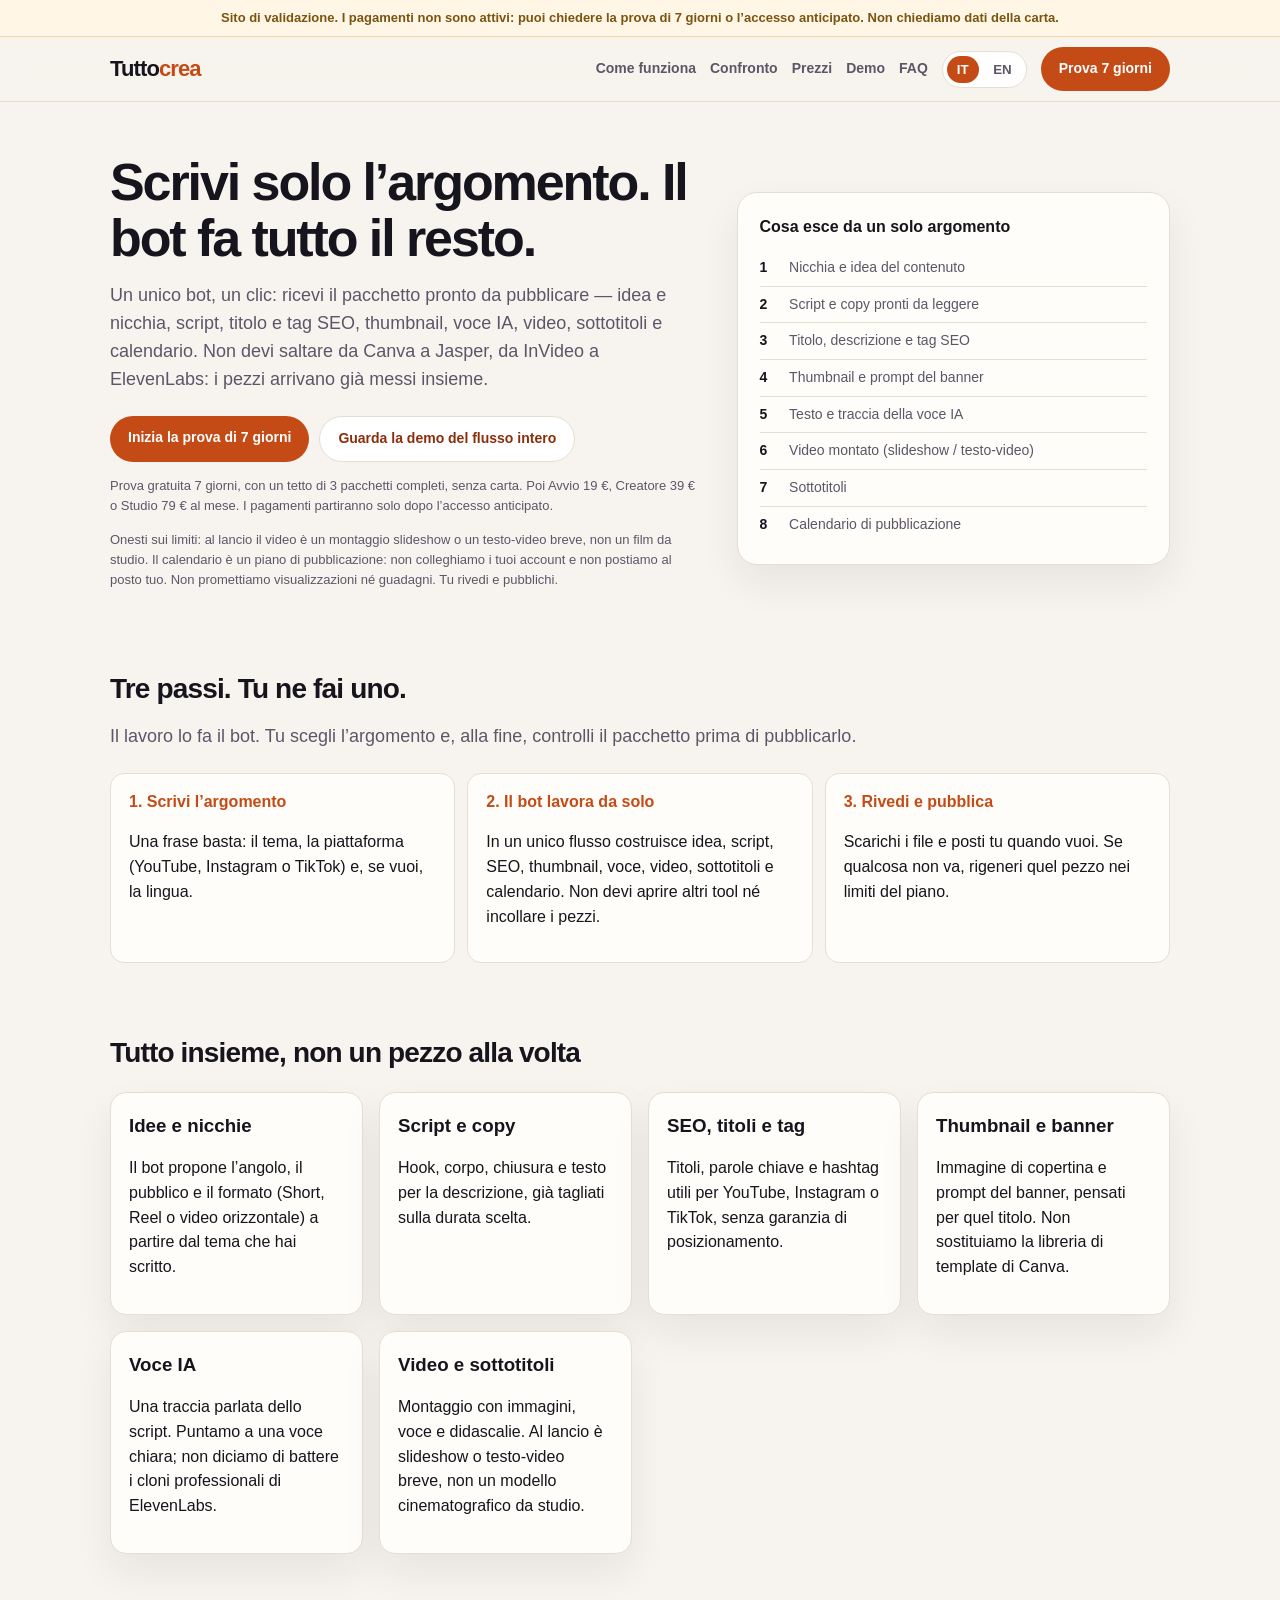
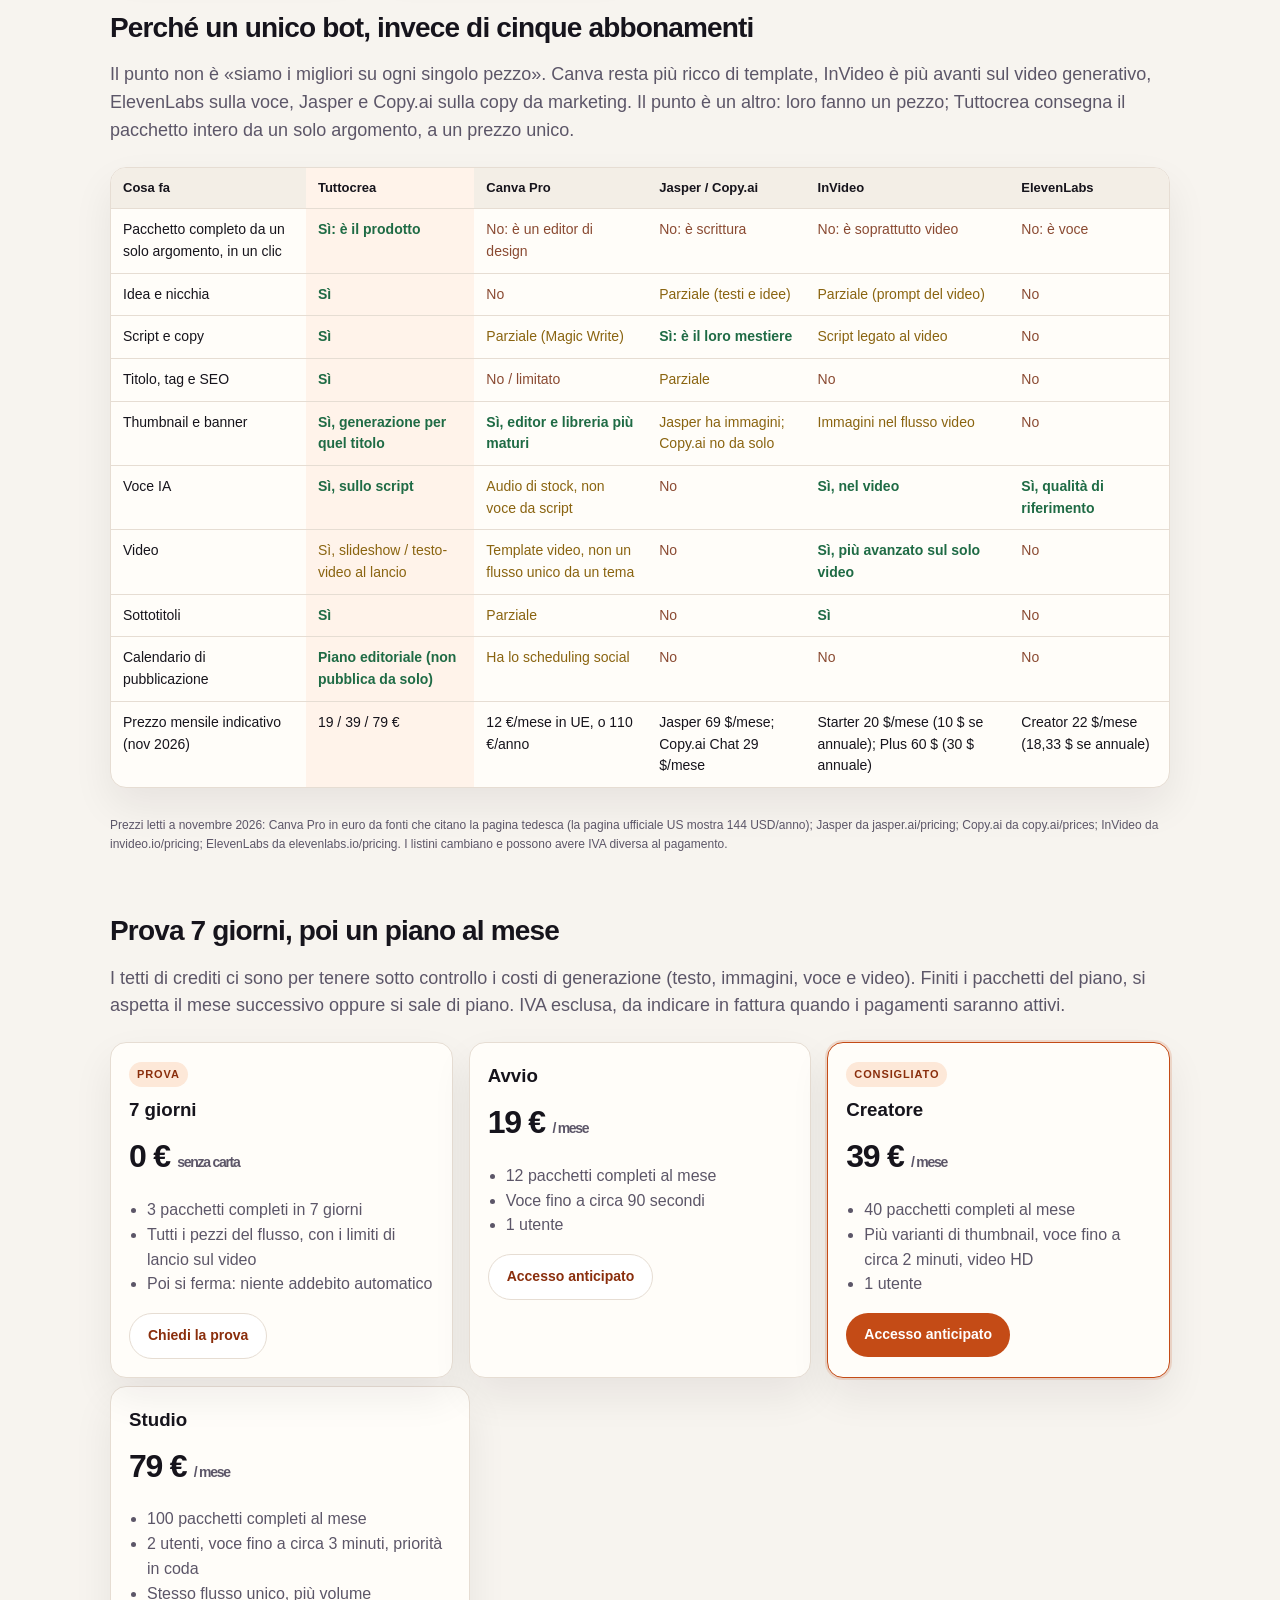
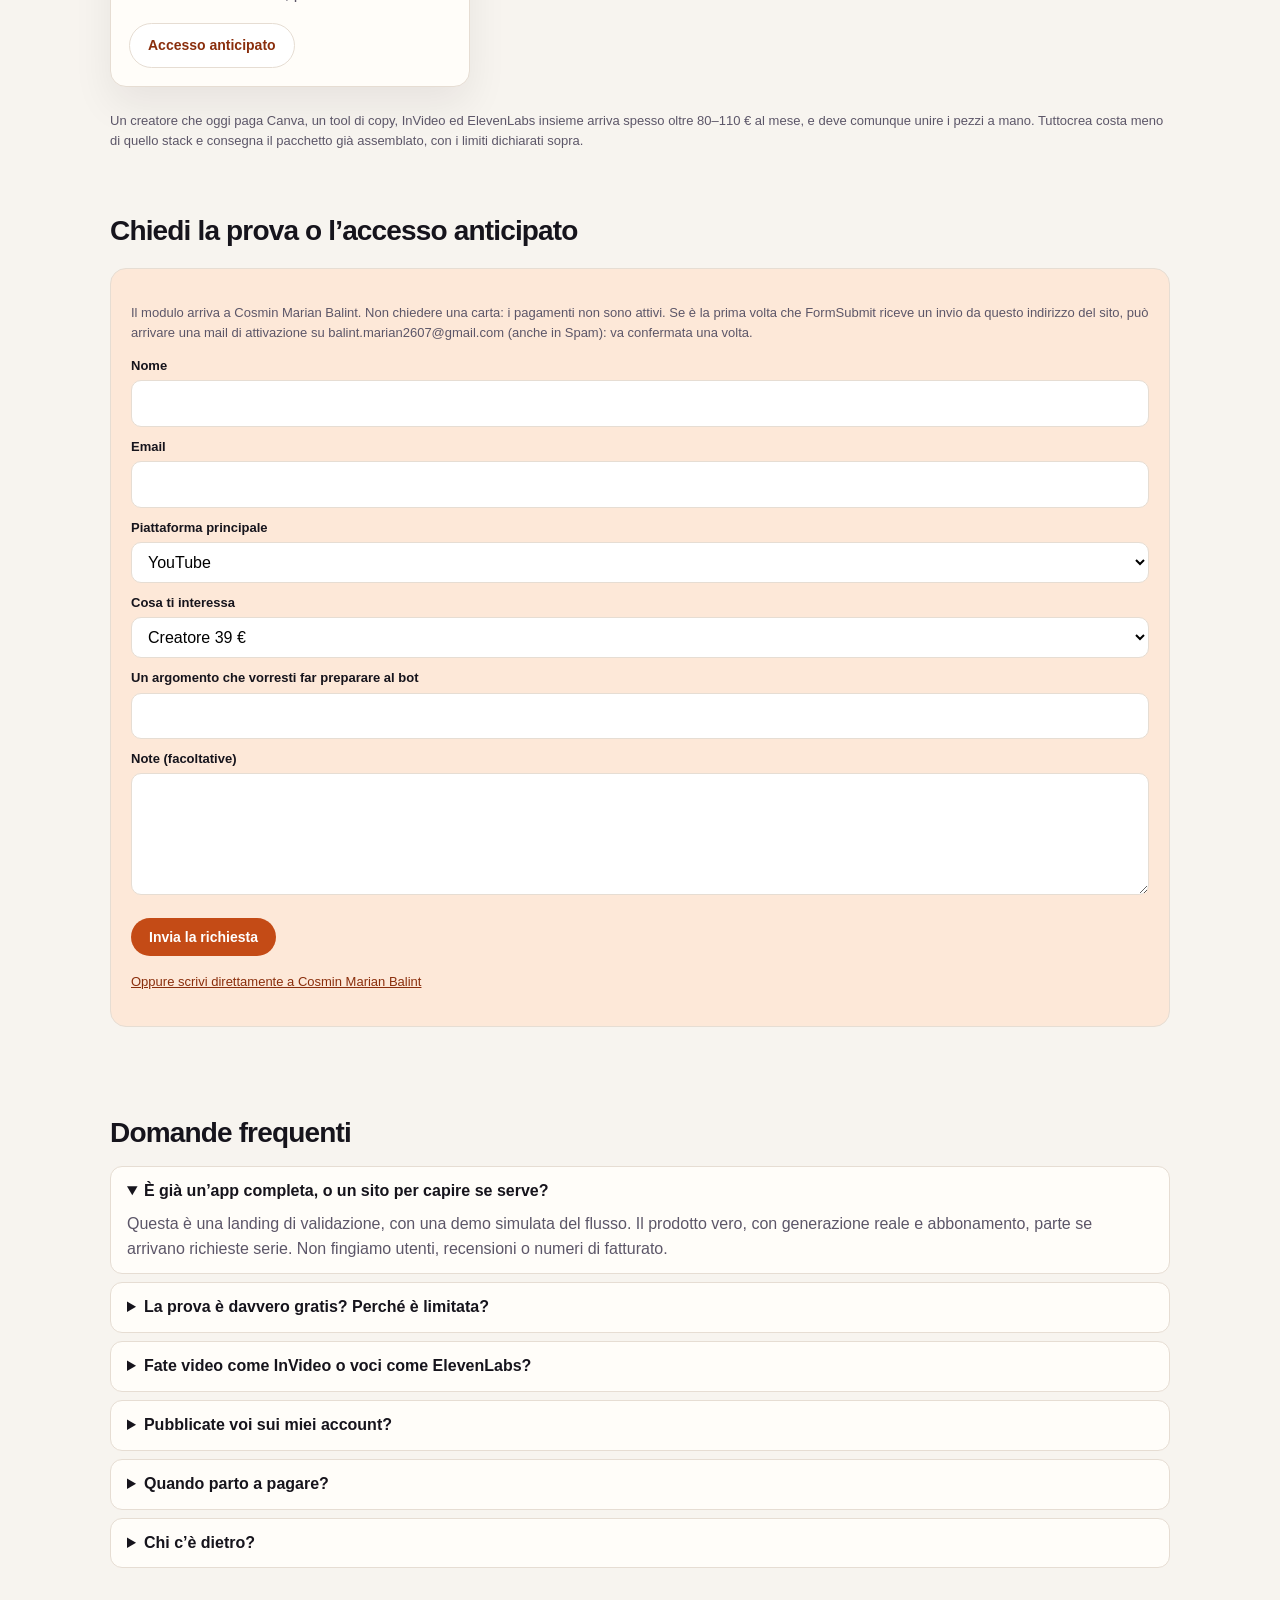
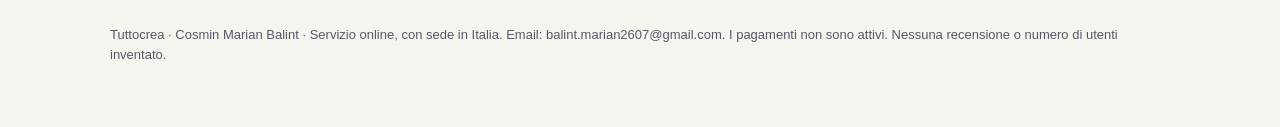
==== commit 53439b2b: "Switch free trial from 14 days to 7 days to match Gumroad, keep 3-package cap" ====
--- a/index.html
+++ b/index.html
@@ -4,11 +4,11 @@
   <meta charset="UTF-8" />
   <meta name="viewport" content="width=device-width, initial-scale=1" />
   <title>Tuttocrea — Un argomento, il pacchetto pronto da pubblicare</title>
-  <meta name="description" content="Un unico bot IA: scrivi solo l'argomento e ottieni idea, script, SEO, thumbnail, voce, video, sottotitoli e calendario. Prova 14 giorni con crediti limitati. Pagamenti non ancora attivi." />
+  <meta name="description" content="Un unico bot IA: scrivi solo l'argomento e ottieni idea, script, SEO, thumbnail, voce, video, sottotitoli e calendario. Prova 7 giorni con crediti limitati. Pagamenti non ancora attivi." />
   <link rel="stylesheet" href="styles.css" />
 </head>
 <body>
-  <div class="draft" data-i18n="banner">Sito di validazione. I pagamenti non sono attivi: puoi chiedere la prova di 14 giorni o l’accesso anticipato. Non chiediamo dati della carta.</div>
+  <div class="draft" data-i18n="banner">Sito di validazione. I pagamenti non sono attivi: puoi chiedere la prova di 7 giorni o l’accesso anticipato. Non chiediamo dati della carta.</div>
   <header>
     <div class="bar">
       <a class="logo" href="index.html">Tutto<span>crea</span></a>
@@ -22,7 +22,7 @@
           <button type="button" id="btn-it" class="on" onclick="setLang('it')">IT</button>
           <button type="button" id="btn-en" onclick="setLang('en')">EN</button>
         </div>
-        <a class="btn btn-primary" href="#prova" data-i18n="nav_cta">Prova 14 giorni</a>
+        <a class="btn btn-primary" href="#prova" data-i18n="nav_cta">Prova 7 giorni</a>
       </nav>
     </div>
   </header>
@@ -32,10 +32,10 @@
       <h1 data-i18n="hero_title">Scrivi solo l’argomento. Il bot fa tutto il resto.</h1>
       <p class="lead" data-i18n="hero_lead">Un unico bot, un clic: ricevi il pacchetto pronto da pubblicare — idea e nicchia, script, titolo e tag SEO, thumbnail, voce IA, video, sottotitoli e calendario. Non devi saltare da Canva a Jasper, da InVideo a ElevenLabs: i pezzi arrivano già messi insieme.</p>
       <div class="cta">
-        <a class="btn btn-primary" href="#prova" data-i18n="cta_trial">Inizia la prova di 14 giorni</a>
+        <a class="btn btn-primary" href="#prova" data-i18n="cta_trial">Inizia la prova di 7 giorni</a>
         <a class="btn btn-ghost" href="demo/index.html" data-i18n="cta_demo">Guarda la demo del flusso intero</a>
       </div>
-      <p class="fine" data-i18n="hero_fine">Prova gratuita 14 giorni, con un tetto di 3 pacchetti completi, senza carta. Poi Avvio 19 €, Creatore 39 € o Studio 79 € al mese. I pagamenti partiranno solo dopo l’accesso anticipato.</p>
+      <p class="fine" data-i18n="hero_fine">Prova gratuita 7 giorni, con un tetto di 3 pacchetti completi, senza carta. Poi Avvio 19 €, Creatore 39 € o Studio 79 € al mese. I pagamenti partiranno solo dopo l’accesso anticipato.</p>
       <p class="fine" data-i18n="hero_honest">Onesti sui limiti: al lancio il video è un montaggio slideshow o un testo-video breve, non un film da studio. Il calendario è un piano di pubblicazione: non colleghiamo i tuoi account e non postiamo al posto tuo. Non promettiamo visualizzazioni né guadagni. Tu rivedi e pubblichi.</p>
     </div>
     <aside class="hero-card">
@@ -178,15 +178,15 @@
   </section>
 
   <section class="section" id="pricing">
-    <h2 data-i18n="pr_title">Prova 14 giorni, poi un piano al mese</h2>
+    <h2 data-i18n="pr_title">Prova 7 giorni, poi un piano al mese</h2>
     <p class="lead" data-i18n="pr_lead">I tetti di crediti ci sono per tenere sotto controllo i costi di generazione (testo, immagini, voce e video). Finiti i pacchetti del piano, si aspetta il mese successivo oppure si sale di piano. IVA esclusa, da indicare in fattura quando i pagamenti saranno attivi.</p>
     <div class="prices">
       <article class="price">
         <div class="tag" data-i18n="pr_trial_tag">Prova</div>
-        <h3 data-i18n="pr_trial_h">14 giorni</h3>
+        <h3 data-i18n="pr_trial_h">7 giorni</h3>
         <div class="amount">0 € <small data-i18n="pr_trial_s">senza carta</small></div>
         <ul>
-          <li data-i18n="pr_t1">3 pacchetti completi in 14 giorni</li>
+          <li data-i18n="pr_t1">3 pacchetti completi in 7 giorni</li>
           <li data-i18n="pr_t2">Tutti i pezzi del flusso, con i limiti di lancio sul video</li>
           <li data-i18n="pr_t3">Poi si ferma: niente addebito automatico</li>
         </ul>
@@ -200,6 +200,7 @@
           <li data-i18n="pr_a2">Voce fino a circa 90 secondi</li>
           <li data-i18n="pr_a3">1 utente</li>
         </ul>
+        <!-- Future Gumroad (unpublished): https://marian2607.gumroad.com/l/rduvqo -->
         <a class="btn btn-ghost" href="#prova" data-i18n="pr_a_cta">Accesso anticipato</a>
       </article>
       <article class="price featured">
@@ -211,6 +212,7 @@
           <li data-i18n="pr_c2">Più varianti di thumbnail, voce fino a circa 2 minuti, video HD</li>
           <li data-i18n="pr_c3">1 utente</li>
         </ul>
+        <!-- Future Gumroad (unpublished): https://marian2607.gumroad.com/l/exnss -->
         <a class="btn btn-primary" href="#prova" data-i18n="pr_c_cta">Accesso anticipato</a>
       </article>
     </div>
@@ -222,6 +224,7 @@
         <li data-i18n="pr_s2">2 utenti, voce fino a circa 3 minuti, priorità in coda</li>
         <li data-i18n="pr_s3">Stesso flusso unico, più volume</li>
       </ul>
+      <!-- Future Gumroad (unpublished): https://marian2607.gumroad.com/l/drica -->
       <a class="btn btn-ghost" href="#prova" data-i18n="pr_s_cta">Accesso anticipato</a>
     </article>
     <p class="fine" data-i18n="pr_note">Un creatore che oggi paga Canva, un tool di copy, InVideo ed ElevenLabs insieme arriva spesso oltre 80–110 € al mese, e deve comunque unire i pezzi a mano. Tuttocrea costa meno di quello stack e consegna il pacchetto già assemblato, con i limiti dichiarati sopra.</p>
@@ -249,7 +252,7 @@
       </select>
       <label for="plan" data-i18n="label_plan">Cosa ti interessa</label>
       <select id="plan" name="plan">
-        <option data-i18n="opt_trial">Prova 14 giorni (3 pacchetti)</option>
+        <option data-i18n="opt_trial">Prova 7 giorni (3 pacchetti)</option>
         <option data-i18n="opt_avvio">Avvio 19 €</option>
         <option selected data-i18n="opt_creatore">Creatore 39 €</option>
         <option data-i18n="opt_studio">Studio 79 €</option>
@@ -259,7 +262,7 @@
       <label for="msg" data-i18n="label_msg">Note (facoltative)</label>
       <textarea id="msg" name="message" rows="4"></textarea>
       <p><button class="btn btn-primary" type="submit" data-i18n="form_submit">Invia la richiesta</button></p>
-      <p class="fine"><a href="mailto:balint.marian2607@gmail.com?subject=Tuttocrea%20prova%2014%20giorni" data-i18n="mailto_link">Oppure scrivi direttamente a Cosmin Marian Balint</a></p>
+      <p class="fine"><a href="mailto:balint.marian2607@gmail.com?subject=Tuttocrea%20prova%207%20giorni" data-i18n="mailto_link">Oppure scrivi direttamente a Cosmin Marian Balint</a></p>
       <div id="form-note" data-i18n="form_note"></div>
     </form>
   </section>
@@ -272,7 +275,7 @@
     </details>
     <details>
       <summary data-i18n="faq2_q">La prova è davvero gratis? Perché è limitata?</summary>
-      <p data-i18n="faq2_a">Sì, 14 giorni e 3 pacchetti completi, senza carta. Il tetto esiste perché ogni pacchetto consuma API di testo, immagini e voce: senza limite i costi salirebbero subito. Finiti i 3 pacchetti o i 14 giorni, la prova si ferma.</p>
+      <p data-i18n="faq2_a">Sì, 7 giorni e 3 pacchetti completi, senza carta. Il tetto esiste perché ogni pacchetto consuma API di testo, immagini e voce: senza limite i costi salirebbero subito. La prova dura una settimana perché è il massimo consentito da Gumroad. Finiti i 3 pacchetti o i 7 giorni, la prova si ferma.</p>
     </details>
     <details>
       <summary data-i18n="faq3_q">Fate video come InVideo o voci come ElevenLabs?</summary>
@@ -300,18 +303,18 @@
     const I18N = {
       it: {},
       en: {
-        banner: "Validation site. Payments are not live: you can ask for the 14-day trial or early access. We never ask for card details.",
+        banner: "Validation site. Payments are not live: you can ask for the 7-day trial or early access. We never ask for card details.",
         nav_how: "How it works",
         nav_compare: "Compare",
         nav_pricing: "Pricing",
         nav_demo: "Demo",
         nav_faq: "FAQ",
-        nav_cta: "14-day trial",
+        nav_cta: "7-day trial",
         hero_title: "Type only the topic. The bot does the rest.",
         hero_lead: "One bot, one click: you get a ready-to-publish package — idea and niche, script, SEO title and tags, thumbnail, AI voice, video, captions and a posting schedule. No hopping from Canva to Jasper, InVideo or ElevenLabs: the pieces arrive already assembled.",
-        cta_trial: "Start the 14-day trial",
+        cta_trial: "Start the 7-day trial",
         cta_demo: "Watch the full-flow demo",
-        hero_fine: "Free 14-day trial, capped at 3 complete packages, no card. Then Avvio at €19, Creatore at €39 or Studio at €79 a month. Payments start only after early access.",
+        hero_fine: "Free 7-day trial, capped at 3 complete packages, no card. Then Avvio at €19, Creatore at €39 or Studio at €79 a month. Payments start only after early access.",
         hero_honest: "Honest limits: at launch the video is a slideshow or short text-to-video, not a studio film. The calendar is a posting plan — we do not connect your accounts or post for you. We do not promise views or income. You review and publish.",
         hero_card_title: "What one topic produces",
         p1: "Niche and content idea",
@@ -389,12 +392,12 @@
         c10d: "Starter $20/month ($10 yearly); Plus $60 ($30 yearly)",
         c10e: "Creator $22/month ($18.33 yearly)",
         cmp_src: "Prices checked in November 2026: Canva Pro in euro from sources citing the German page (the official US page shows $144/year); Jasper from jasper.ai/pricing; Copy.ai from copy.ai/prices; InVideo from invideo.io/pricing; ElevenLabs from elevenlabs.io/pricing. Lists change and tax at checkout can differ.",
-        pr_title: "A 14-day trial, then a monthly plan",
+        pr_title: "A 7-day trial, then a monthly plan",
         pr_lead: "Credit caps exist so generation costs (text, images, voice and video) stay under control. When a plan’s packages run out, you wait for the next month or move up. Prices exclude VAT, which will appear on invoices once payments are live.",
         pr_trial_tag: "Trial",
-        pr_trial_h: "14 days",
+        pr_trial_h: "7 days",
         pr_trial_s: "no card",
-        pr_t1: "3 complete packages in 14 days",
+        pr_t1: "3 complete packages in 7 days",
         pr_t2: "Every piece of the flow, with the launch limits on video",
         pr_t3: "Then it stops: no automatic charge",
         pr_t_cta: "Ask for the trial",
@@ -423,7 +426,7 @@
         label_platform: "Main platform",
         opt_other: "Other",
         label_plan: "What you want",
-        opt_trial: "14-day trial (3 packages)",
+        opt_trial: "7-day trial (3 packages)",
         opt_avvio: "Avvio €19",
         opt_creatore: "Creatore €39",
         opt_studio: "Studio €79",
@@ -436,7 +439,7 @@
         faq1_q: "Is this already a full app, or a site to see if people want it?",
         faq1_a: "This is a validation landing, with a simulated demo of the flow. The real product, with live generation and a subscription, starts if serious requests arrive. We do not invent users, reviews or revenue figures.",
         faq2_q: "Is the trial really free? Why is it capped?",
-        faq2_a: "Yes: 14 days and 3 complete packages, no card. The cap exists because each package uses text, image and voice APIs: without a limit, costs would rise immediately. When the 3 packages or the 14 days end, the trial stops.",
+        faq2_a: "Yes: 7 days and 3 complete packages, no card. The cap exists because each package uses text, image and voice APIs: without a limit, costs would rise immediately. The trial lasts one week because that is the longest Gumroad allows. When the 3 packages or the 7 days end, the trial stops.",
         faq3_q: "Do you make video like InVideo or voices like ElevenLabs?",
         faq3_a: "No, and we do not claim that. At launch the video is an edit (slideshow or short text-to-video) with voice and captions. The voice is clear and tied to the script, not a professional studio clone. The advantage is the single flow, not beating those specialists at their own piece.",
         faq4_q: "Will you post on my accounts?",
